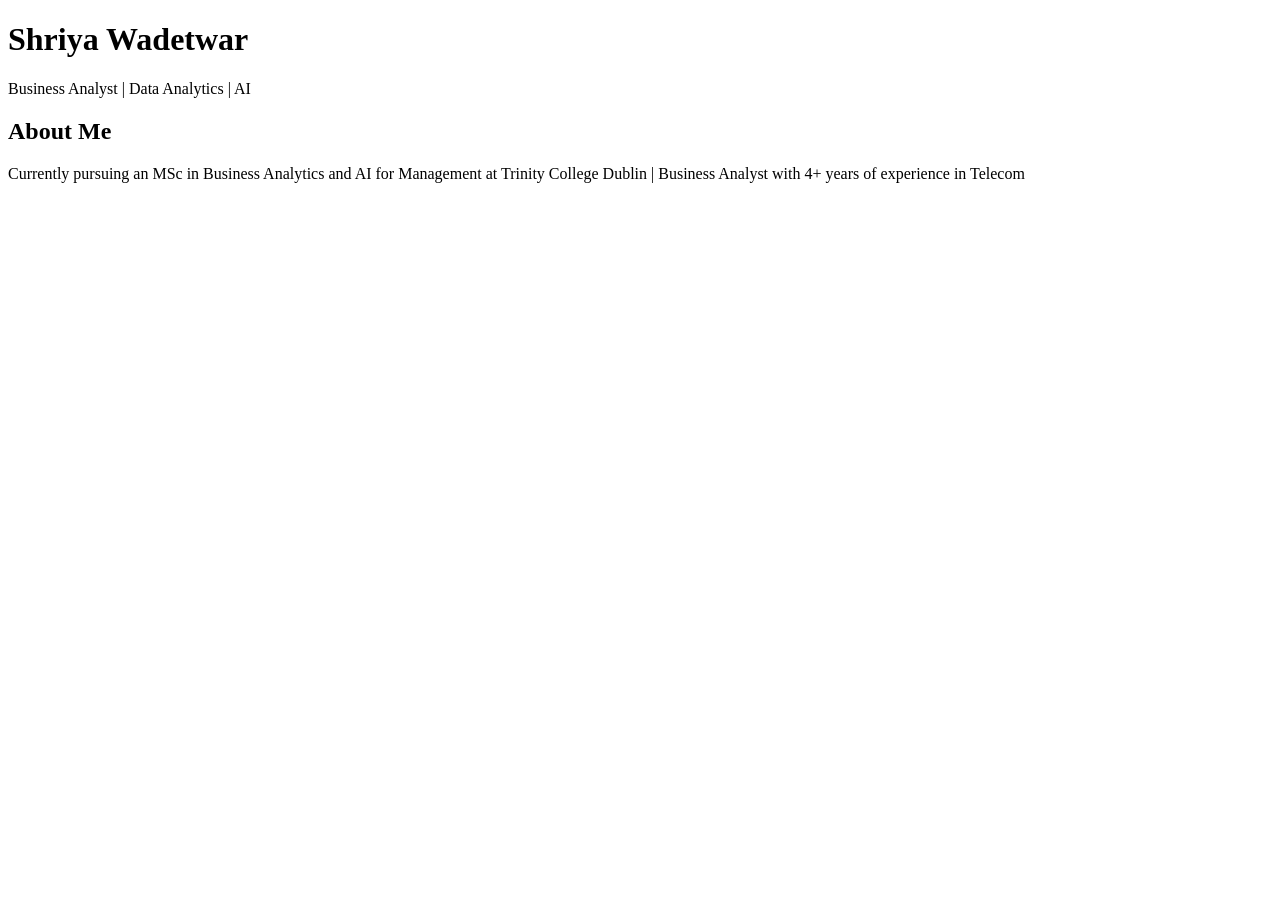
==== index.html @ 152a61c9 "Create index.html for personal webpage" ====
<!DOCTYPE html>
<html lang="en">
<head>
    <meta charset="UTF-8">
    <meta name="viewport" content="width=device-width, initial-scale=1.0">
    <title>Shriya Wadetwar | Business Analytics and AI for Management</title>
</head>

<body>
    <h1>Shriya Wadetwar</h1>
    <p>Business Analyst | Data Analytics | AI</p>

    <h2>About Me</h2>
    <p>
        Currently pursuing an MSc in Business Analytics and AI for Management
        at Trinity College Dublin | Business Analyst with 4+ years of experience in Telecom
       
    </p>
</body>
</html>
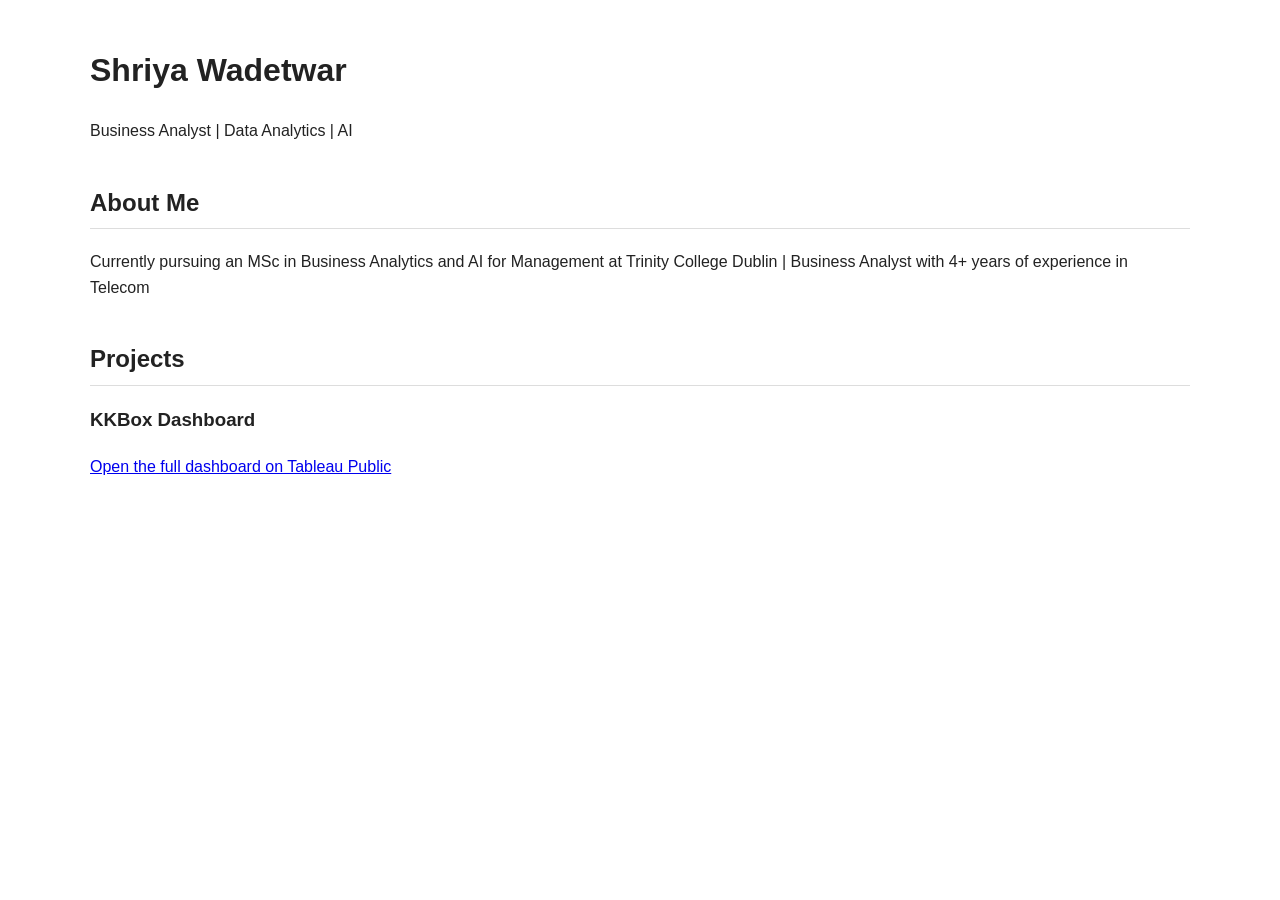
==== commit edf3aa06: "Enhance index.html with styles and dashboard Added styling and a Tableau dashboard embed to the inde" ====
--- a/index.html
+++ b/index.html
@@ -4,6 +4,18 @@
     <meta charset="UTF-8">
     <meta name="viewport" content="width=device-width, initial-scale=1.0">
     <title>Shriya Wadetwar | Business Analytics and AI for Management</title>
+    <style>
+        body {
+            font-family: -apple-system, BlinkMacSystemFont, "Segoe UI", Helvetica, Arial, sans-serif;
+            max-width: 1100px;
+            margin: 0 auto;
+            padding: 24px;
+            line-height: 1.6;
+            color: #222;
+        }
+        h2 { margin-top: 40px; border-bottom: 1px solid #ddd; padding-bottom: 6px; }
+    </style>
+    <script type="module" src="https://public.tableau.com/javascripts/api/tableau.embedding.3.latest.min.js"></script>
 </head>
 
 <body>
@@ -14,7 +26,20 @@
     <p>
         Currently pursuing an MSc in Business Analytics and AI for Management
         at Trinity College Dublin | Business Analyst with 4+ years of experience in Telecom
-       
+    </p>
+
+    <h2>Projects</h2>
+    <h3>KKBox Dashboard</h3>
+    <tableau-viz
+        src="https://public.tableau.com/views/dashboardUpdatedUI/KKboxdashboard"
+        width="100%"
+        height="800"
+        toolbar="bottom"
+        hide-tabs>
+    </tableau-viz>
+    <p>
+        <a href="https://public.tableau.com/app/profile/shriya.virendra.wadetwar/viz/dashboardUpdatedUI/KKboxdashboard"
+           target="_blank" rel="noopener">Open the full dashboard on Tableau Public</a>
     </p>
 </body>
 </html>
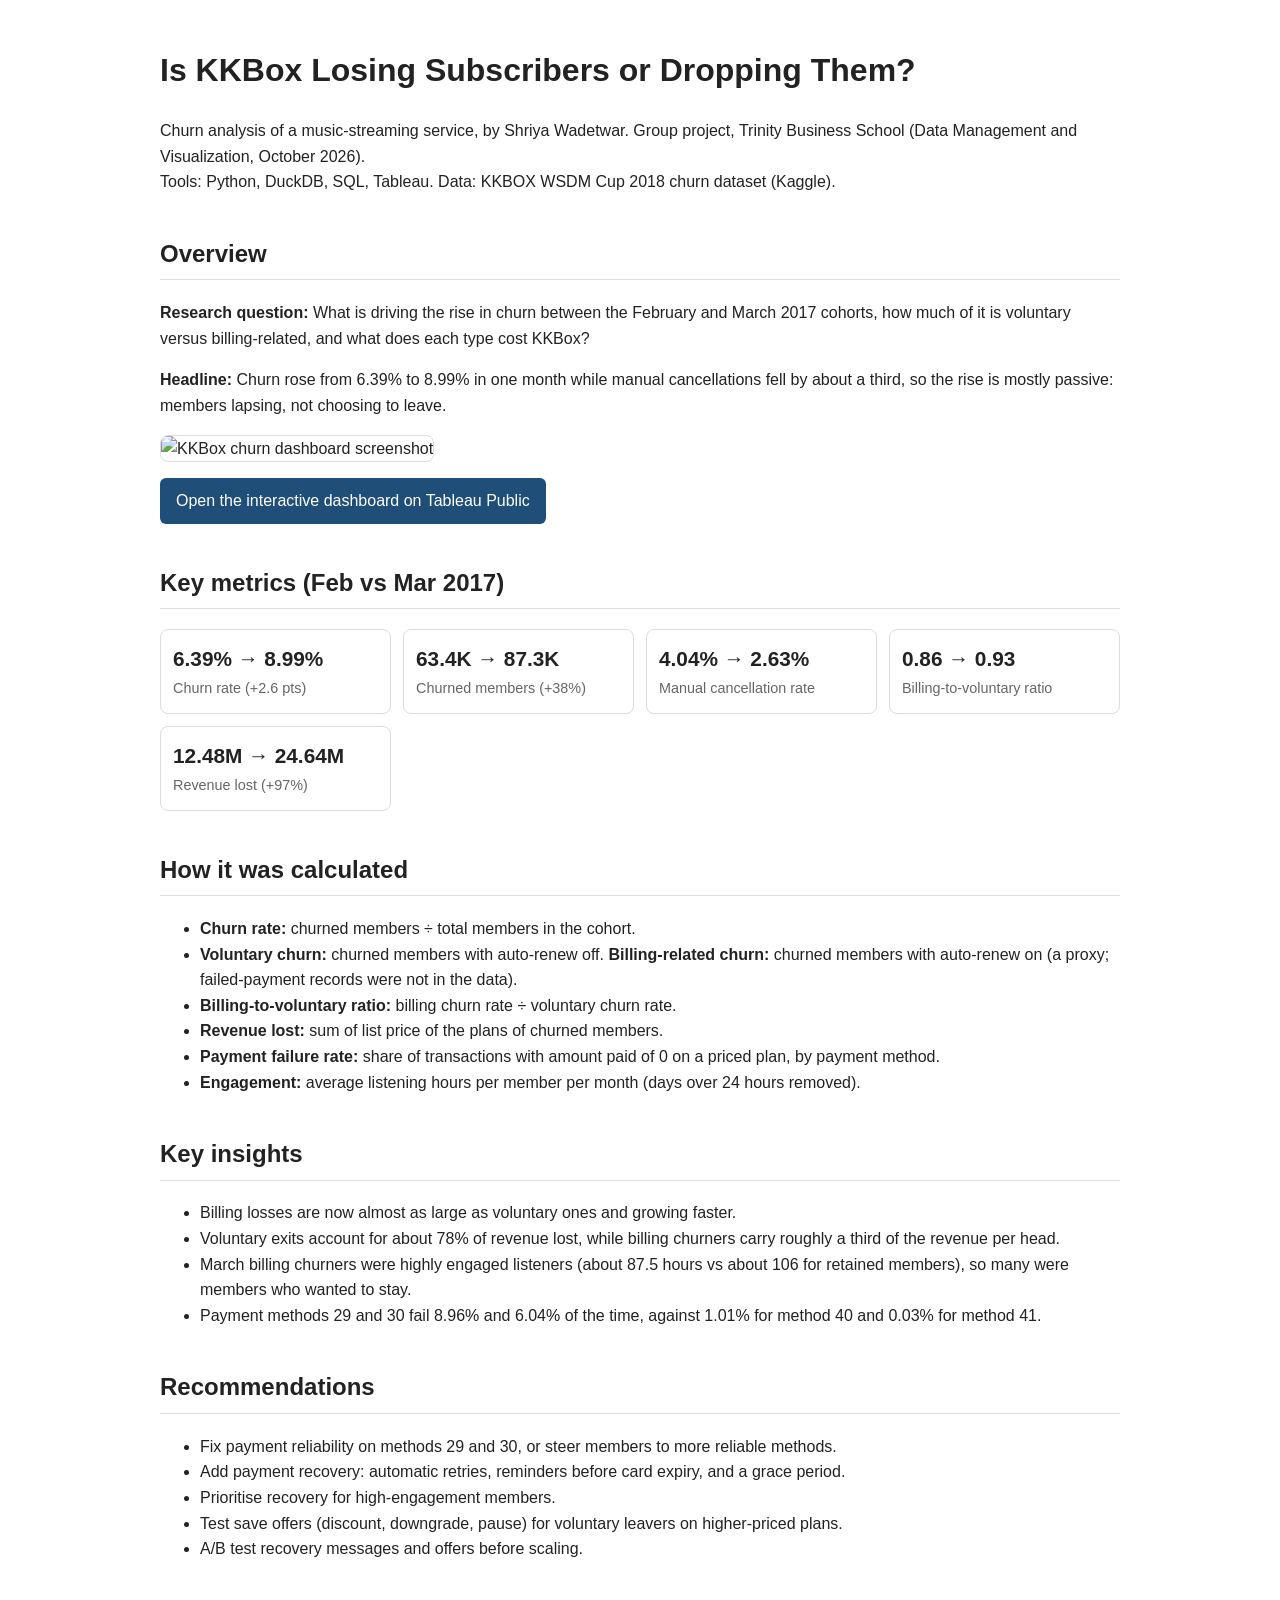
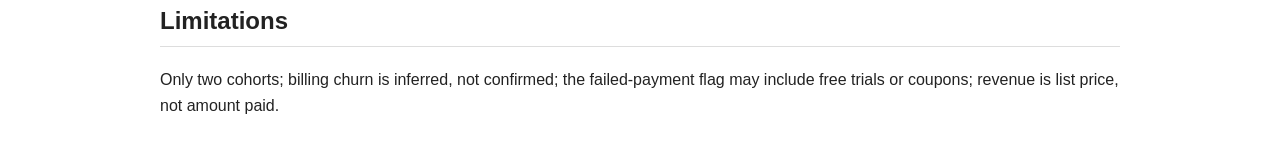
==== commit dbaf18b3: "Revise index.html for KKBox Churn Analysis Updated the title and content to reflect KKBox churn anal" ====
--- a/index.html
+++ b/index.html
@@ -3,43 +3,74 @@
 <head>
     <meta charset="UTF-8">
     <meta name="viewport" content="width=device-width, initial-scale=1.0">
-    <title>Shriya Wadetwar | Business Analytics and AI for Management</title>
+    <title>KKBox Churn Analysis | Shriya Wadetwar</title>
     <style>
-        body {
-            font-family: -apple-system, BlinkMacSystemFont, "Segoe UI", Helvetica, Arial, sans-serif;
-            max-width: 1100px;
-            margin: 0 auto;
-            padding: 24px;
-            line-height: 1.6;
-            color: #222;
-        }
+        body { font-family: -apple-system, BlinkMacSystemFont, "Segoe UI", Helvetica, Arial, sans-serif;
+               max-width: 960px; margin: 0 auto; padding: 24px; line-height: 1.6; color: #222; }
         h2 { margin-top: 40px; border-bottom: 1px solid #ddd; padding-bottom: 6px; }
+        .kpis { display: grid; grid-template-columns: repeat(auto-fit, minmax(220px, 1fr)); gap: 12px; }
+        .kpi { border: 1px solid #ddd; border-radius: 8px; padding: 12px; }
+        .kpi b { display: block; font-size: 1.3em; }
+        .kpi span { color: #666; font-size: 0.9em; }
+        img { max-width: 100%; border: 1px solid #ddd; border-radius: 8px; }
+        .btn { display: inline-block; padding: 10px 16px; background: #1f4e79; color: #fff;
+               text-decoration: none; border-radius: 6px; }
     </style>
-    <script type="module" src="https://public.tableau.com/javascripts/api/tableau.embedding.3.latest.min.js"></script>
 </head>
 
 <body>
-    <h1>Shriya Wadetwar</h1>
-    <p>Business Analyst | Data Analytics | AI</p>
+    <h1>Is KKBox Losing Subscribers or Dropping Them?</h1>
+    <p>Churn analysis of a music-streaming service, by Shriya Wadetwar. Group project, Trinity Business School
+       (Data Management and Visualization, October 2026).<br>
+       Tools: Python, DuckDB, SQL, Tableau. Data: KKBOX WSDM Cup 2018 churn dataset (Kaggle).</p>
 
-    <h2>About Me</h2>
-    <p>
-        Currently pursuing an MSc in Business Analytics and AI for Management
-        at Trinity College Dublin | Business Analyst with 4+ years of experience in Telecom
-    </p>
+    <h2>Overview</h2>
+    <p><b>Research question:</b> What is driving the rise in churn between the February and March 2017 cohorts,
+       how much of it is voluntary versus billing-related, and what does each type cost KKBox?</p>
+    <p><b>Headline:</b> Churn rose from 6.39% to 8.99% in one month while manual cancellations fell
+       by about a third, so the rise is mostly passive: members lapsing, not choosing to leave.</p>
 
-    <h2>Projects</h2>
-    <h3>KKBox Dashboard</h3>
-    <tableau-viz
-        src="https://public.tableau.com/views/dashboardUpdatedUI/KKboxdashboard"
-        width="100%"
-        height="800"
-        toolbar="bottom"
-        hide-tabs>
-    </tableau-viz>
-    <p>
-        <a href="https://public.tableau.com/app/profile/shriya.virendra.wadetwar/viz/dashboardUpdatedUI/KKboxdashboard"
-           target="_blank" rel="noopener">Open the full dashboard on Tableau Public</a>
-    </p>
+    <img src="images/dashboard.png" alt="KKBox churn dashboard screenshot">
+    <p><a class="btn" href="https://public.tableau.com/app/profile/shriya.virendra.wadetwar/viz/dashboardUpdatedUI/KKboxdashboard"
+          target="_blank" rel="noopener">Open the interactive dashboard on Tableau Public</a></p>
+
+    <h2>Key metrics (Feb vs Mar 2017)</h2>
+    <div class="kpis">
+        <div class="kpi"><b>6.39% → 8.99%</b><span>Churn rate (+2.6 pts)</span></div>
+        <div class="kpi"><b>63.4K → 87.3K</b><span>Churned members (+38%)</span></div>
+        <div class="kpi"><b>4.04% → 2.63%</b><span>Manual cancellation rate</span></div>
+        <div class="kpi"><b>0.86 → 0.93</b><span>Billing-to-voluntary ratio</span></div>
+        <div class="kpi"><b>12.48M → 24.64M</b><span>Revenue lost (+97%)</span></div>
+    </div>
+
+    <h2>How it was calculated</h2>
+    <ul>
+        <li><b>Churn rate:</b> churned members ÷ total members in the cohort.</li>
+        <li><b>Voluntary churn:</b> churned members with auto-renew off. <b>Billing-related churn:</b> churned members with auto-renew on (a proxy; failed-payment records were not in the data).</li>
+        <li><b>Billing-to-voluntary ratio:</b> billing churn rate ÷ voluntary churn rate.</li>
+        <li><b>Revenue lost:</b> sum of list price of the plans of churned members.</li>
+        <li><b>Payment failure rate:</b> share of transactions with amount paid of 0 on a priced plan, by payment method.</li>
+        <li><b>Engagement:</b> average listening hours per member per month (days over 24 hours removed).</li>
+    </ul>
+
+    <h2>Key insights</h2>
+    <ul>
+        <li>Billing losses are now almost as large as voluntary ones and growing faster.</li>
+        <li>Voluntary exits account for about 78% of revenue lost, while billing churners carry roughly a third of the revenue per head.</li>
+        <li>March billing churners were highly engaged listeners (about 87.5 hours vs about 106 for retained members), so many were members who wanted to stay.</li>
+        <li>Payment methods 29 and 30 fail 8.96% and 6.04% of the time, against 1.01% for method 40 and 0.03% for method 41.</li>
+    </ul>
+
+    <h2>Recommendations</h2>
+    <ul>
+        <li>Fix payment reliability on methods 29 and 30, or steer members to more reliable methods.</li>
+        <li>Add payment recovery: automatic retries, reminders before card expiry, and a grace period.</li>
+        <li>Prioritise recovery for high-engagement members.</li>
+        <li>Test save offers (discount, downgrade, pause) for voluntary leavers on higher-priced plans.</li>
+        <li>A/B test recovery messages and offers before scaling.</li>
+    </ul>
+
+    <h2>Limitations</h2>
+    <p>Only two cohorts; billing churn is inferred, not confirmed; the failed-payment flag may include free trials or coupons; revenue is list price, not amount paid.</p>
 </body>
 </html>
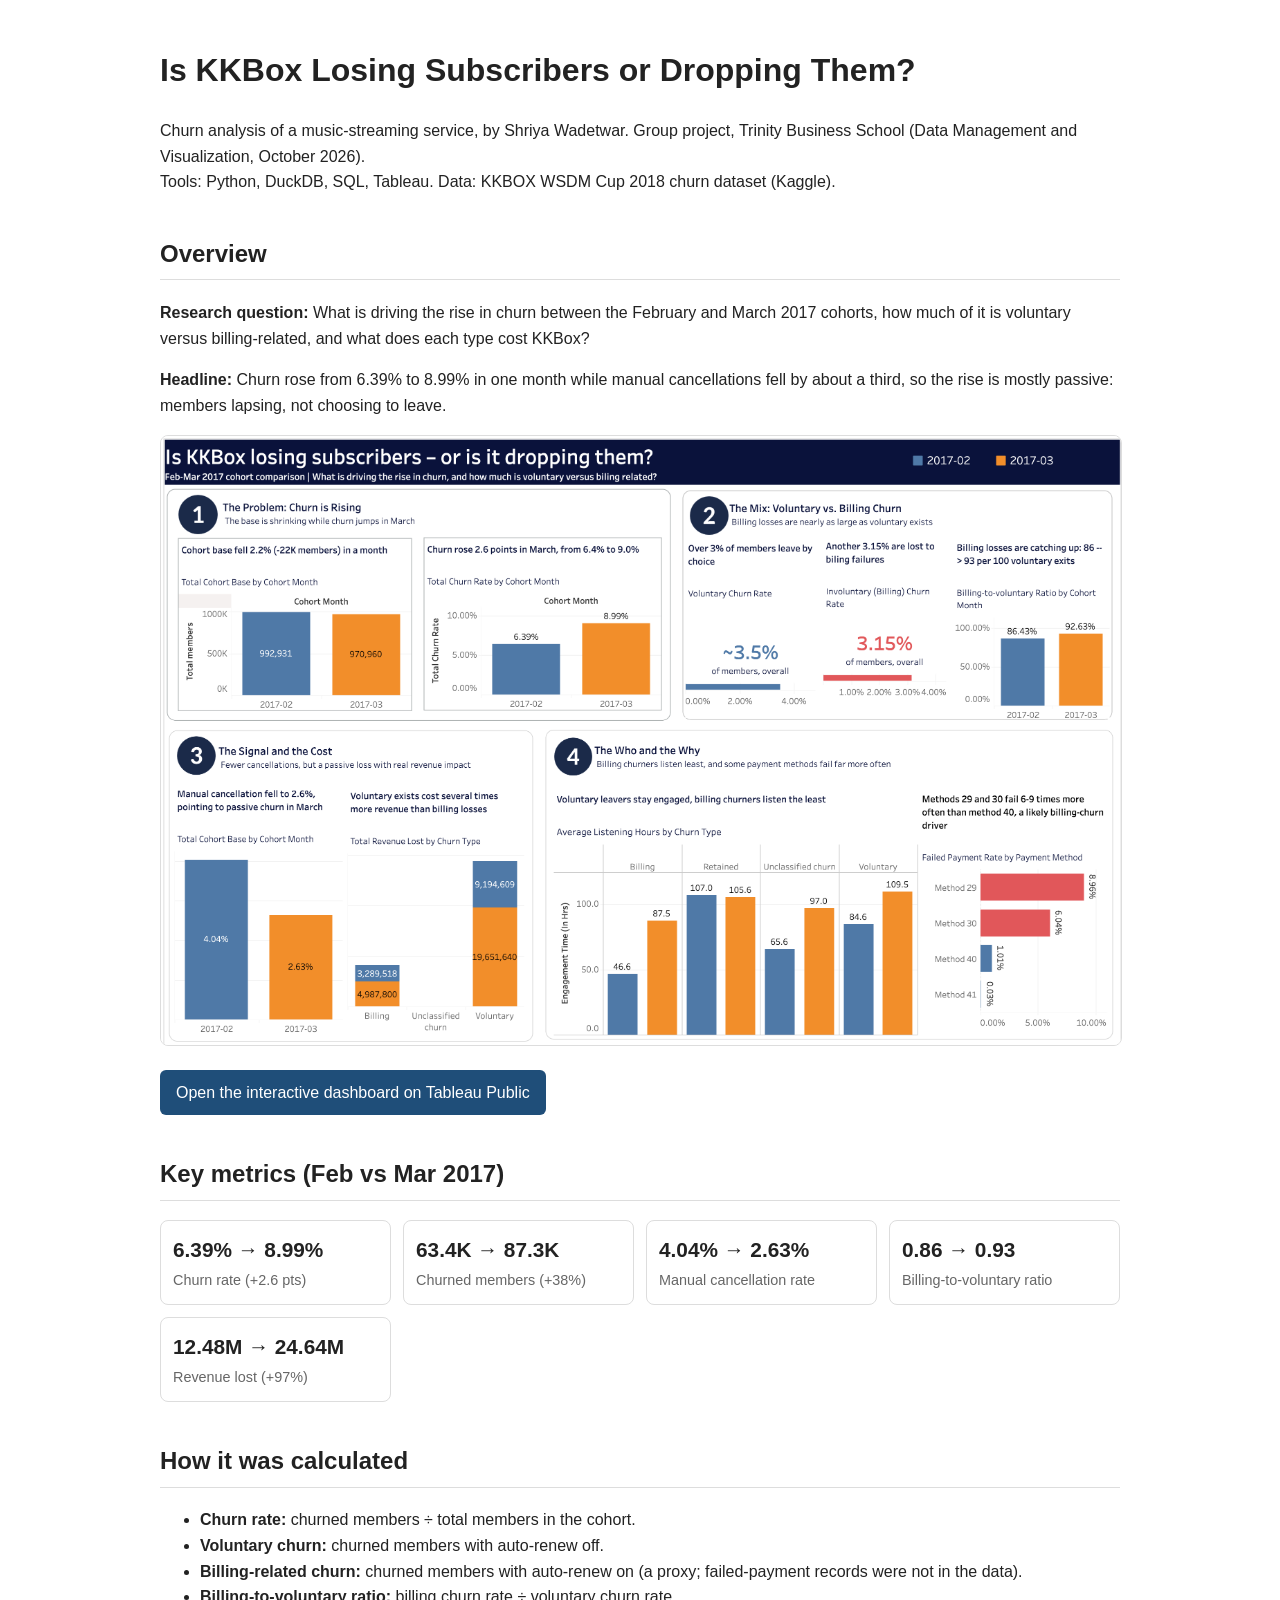
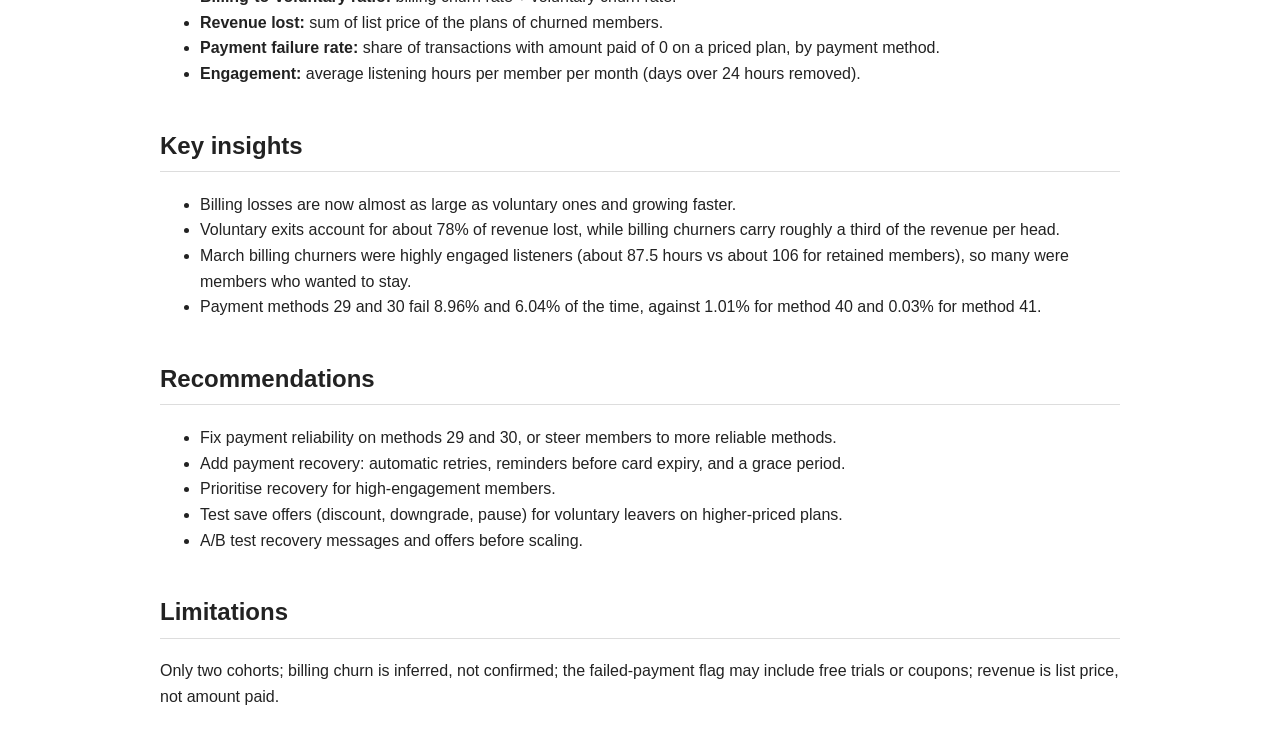
==== commit ba1c64e3: "Separate voluntary and billing-related churn descriptions" ====
--- a/index.html
+++ b/index.html
@@ -46,7 +46,8 @@
     <h2>How it was calculated</h2>
     <ul>
         <li><b>Churn rate:</b> churned members ÷ total members in the cohort.</li>
-        <li><b>Voluntary churn:</b> churned members with auto-renew off. <b>Billing-related churn:</b> churned members with auto-renew on (a proxy; failed-payment records were not in the data).</li>
+        <li><b>Voluntary churn:</b> churned members with auto-renew off. </li>
+        <li><b>Billing-related churn:</b> churned members with auto-renew on (a proxy; failed-payment records were not in the data).</li>
         <li><b>Billing-to-voluntary ratio:</b> billing churn rate ÷ voluntary churn rate.</li>
         <li><b>Revenue lost:</b> sum of list price of the plans of churned members.</li>
         <li><b>Payment failure rate:</b> share of transactions with amount paid of 0 on a priced plan, by payment method.</li>
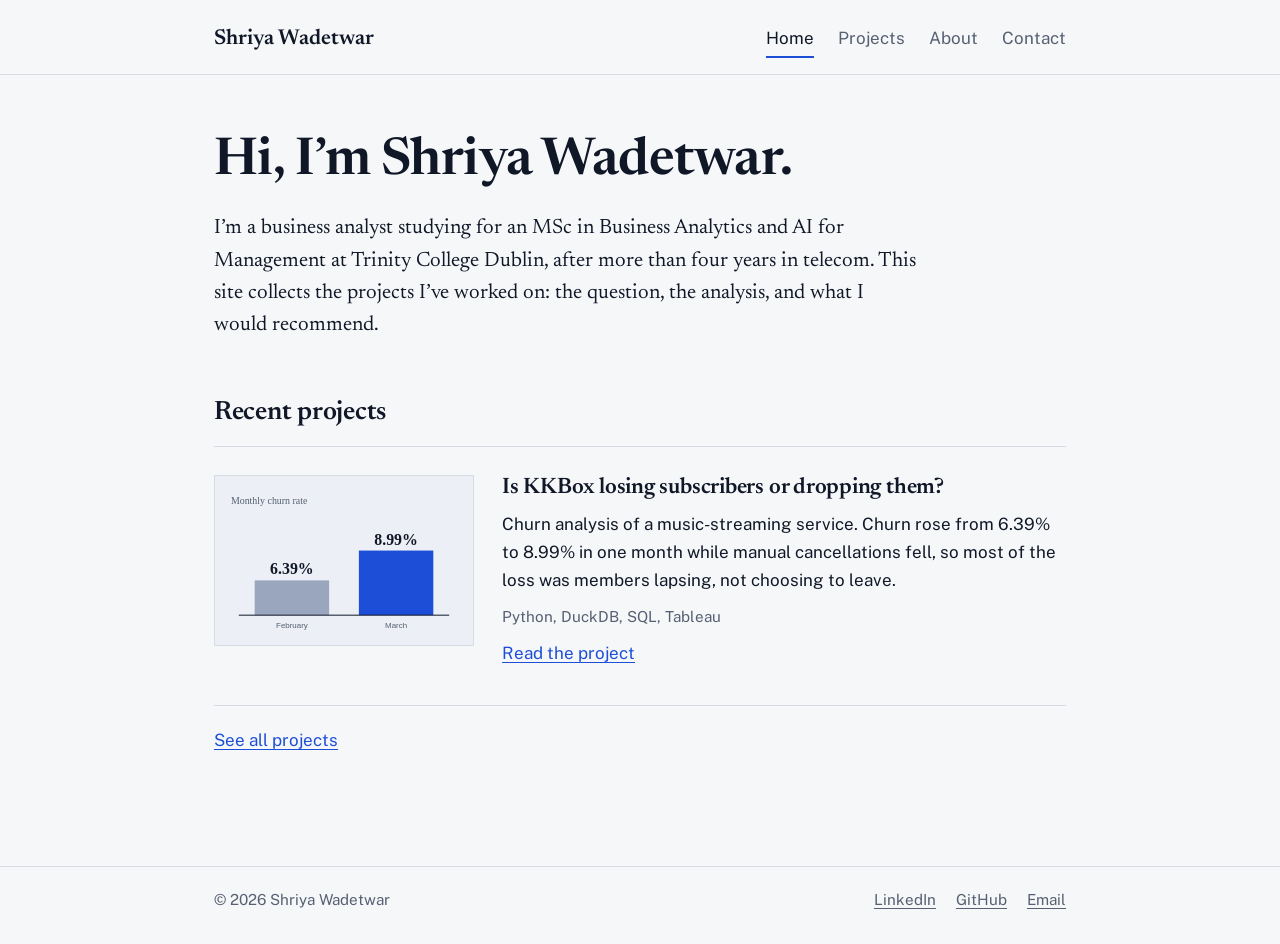
==== commit 1380a491: "Add files via upload" ====
--- a/index.html
+++ b/index.html
@@ -1,77 +1,59 @@
 <!DOCTYPE html>
 <html lang="en">
 <head>
-    <meta charset="UTF-8">
-    <meta name="viewport" content="width=device-width, initial-scale=1.0">
-    <title>KKBox Churn Analysis | Shriya Wadetwar</title>
-    <style>
-        body { font-family: -apple-system, BlinkMacSystemFont, "Segoe UI", Helvetica, Arial, sans-serif;
-               max-width: 960px; margin: 0 auto; padding: 24px; line-height: 1.6; color: #222; }
-        h2 { margin-top: 40px; border-bottom: 1px solid #ddd; padding-bottom: 6px; }
-        .kpis { display: grid; grid-template-columns: repeat(auto-fit, minmax(220px, 1fr)); gap: 12px; }
-        .kpi { border: 1px solid #ddd; border-radius: 8px; padding: 12px; }
-        .kpi b { display: block; font-size: 1.3em; }
-        .kpi span { color: #666; font-size: 0.9em; }
-        img { max-width: 100%; border: 1px solid #ddd; border-radius: 8px; }
-        .btn { display: inline-block; padding: 10px 16px; background: #1f4e79; color: #fff;
-               text-decoration: none; border-radius: 6px; }
-    </style>
+<meta charset="UTF-8">
+<meta name="viewport" content="width=device-width, initial-scale=1.0">
+<title>Shriya Wadetwar | Business Analytics Portfolio</title>
+<link rel="preconnect" href="https://fonts.googleapis.com">
+<link rel="preconnect" href="https://fonts.gstatic.com" crossorigin>
+<link href="https://fonts.googleapis.com/css2?family=Newsreader:opsz,wght@6..72,400;6..72,600&family=Public+Sans:wght@400;500;600&display=swap" rel="stylesheet">
+<link rel="stylesheet" href="css/style.css">
 </head>
+<body>
+<header class="site-header">
+  <div class="wrap">
+    <a class="brand" href="index.html">Shriya Wadetwar</a>
+    <nav class="site-nav" aria-label="Main">
+      <a href="index.html" aria-current="page">Home</a>
+      <a href="projects.html">Projects</a>
+      <a href="about.html">About</a>
+      <a href="contact.html">Contact</a>
+    </nav>
+  </div>
+</header>
+<main>
+<div class="wrap">
+<!-- EDIT: change this intro to your own words -->
+<h1>Hi, I’m Shriya Wadetwar.</h1>
+<p class="lede measure">I’m a business analyst studying for an MSc in Business Analytics and AI for Management at Trinity College Dublin, after more than four years in telecom. This site collects the projects I’ve worked on: the question, the analysis, and what I would recommend.</p>
 
-<body>
-    <h1>Is KKBox Losing Subscribers or Dropping Them?</h1>
-    <p>Churn analysis of a music-streaming service, by Shriya Wadetwar. Group project, Trinity Business School
-       (Data Management and Visualization, October 2026).<br>
-       Tools: Python, DuckDB, SQL, Tableau. Data: KKBOX WSDM Cup 2018 churn dataset (Kaggle).</p>
+<h2>Recent projects</h2>
+<ul class="project-list">
+  <li class="project-row">
+    <a href="projects/kkbox-churn.html"><img src="images/kkbox-cover.svg" alt="Churn rate rising from 6.39% to 8.99%"></a>
+    <div>
+      <h3><a href="projects/kkbox-churn.html">Is KKBox losing subscribers or dropping them?</a></h3>
+      <p>Churn analysis of a music-streaming service. Churn rose from 6.39% to 8.99% in one month while manual cancellations fell, so most of the loss was members lapsing, not choosing to leave.</p>
+      <p class="meta">Python, DuckDB, SQL, Tableau</p>
+      <p><a href="projects/kkbox-churn.html">Read the project</a></p>
+    </div>
+  </li>
+</ul>
+<p style="margin-top:20px"><a href="projects.html">See all projects</a></p>
 
-    <h2>Overview</h2>
-    <p><b>Research question:</b> What is driving the rise in churn between the February and March 2017 cohorts,
-       how much of it is voluntary versus billing-related, and what does each type cost KKBox?</p>
-    <p><b>Headline:</b> Churn rose from 6.39% to 8.99% in one month while manual cancellations fell
-       by about a third, so the rise is mostly passive: members lapsing, not choosing to leave.</p>
-
-    <img src="images/dashboard.png" alt="KKBox churn dashboard screenshot">
-    <p><a class="btn" href="https://public.tableau.com/app/profile/shriya.virendra.wadetwar/viz/dashboardUpdatedUI/KKboxdashboard"
-          target="_blank" rel="noopener">Open the interactive dashboard on Tableau Public</a></p>
-
-    <h2>Key metrics (Feb vs Mar 2017)</h2>
-    <div class="kpis">
-        <div class="kpi"><b>6.39% → 8.99%</b><span>Churn rate (+2.6 pts)</span></div>
-        <div class="kpi"><b>63.4K → 87.3K</b><span>Churned members (+38%)</span></div>
-        <div class="kpi"><b>4.04% → 2.63%</b><span>Manual cancellation rate</span></div>
-        <div class="kpi"><b>0.86 → 0.93</b><span>Billing-to-voluntary ratio</span></div>
-        <div class="kpi"><b>12.48M → 24.64M</b><span>Revenue lost (+97%)</span></div>
-    </div>
-
-    <h2>How it was calculated</h2>
-    <ul>
-        <li><b>Churn rate:</b> churned members ÷ total members in the cohort.</li>
-        <li><b>Voluntary churn:</b> churned members with auto-renew off. </li>
-        <li><b>Billing-related churn:</b> churned members with auto-renew on (a proxy; failed-payment records were not in the data).</li>
-        <li><b>Billing-to-voluntary ratio:</b> billing churn rate ÷ voluntary churn rate.</li>
-        <li><b>Revenue lost:</b> sum of list price of the plans of churned members.</li>
-        <li><b>Payment failure rate:</b> share of transactions with amount paid of 0 on a priced plan, by payment method.</li>
-        <li><b>Engagement:</b> average listening hours per member per month (days over 24 hours removed).</li>
-    </ul>
-
-    <h2>Key insights</h2>
-    <ul>
-        <li>Billing losses are now almost as large as voluntary ones and growing faster.</li>
-        <li>Voluntary exits account for about 78% of revenue lost, while billing churners carry roughly a third of the revenue per head.</li>
-        <li>March billing churners were highly engaged listeners (about 87.5 hours vs about 106 for retained members), so many were members who wanted to stay.</li>
-        <li>Payment methods 29 and 30 fail 8.96% and 6.04% of the time, against 1.01% for method 40 and 0.03% for method 41.</li>
-    </ul>
-
-    <h2>Recommendations</h2>
-    <ul>
-        <li>Fix payment reliability on methods 29 and 30, or steer members to more reliable methods.</li>
-        <li>Add payment recovery: automatic retries, reminders before card expiry, and a grace period.</li>
-        <li>Prioritise recovery for high-engagement members.</li>
-        <li>Test save offers (discount, downgrade, pause) for voluntary leavers on higher-priced plans.</li>
-        <li>A/B test recovery messages and offers before scaling.</li>
-    </ul>
-
-    <h2>Limitations</h2>
-    <p>Only two cohorts; billing churn is inferred, not confirmed; the failed-payment flag may include free trials or coupons; revenue is list price, not amount paid.</p>
+</div>
+</main>
+<footer class="site-footer">
+  <div class="wrap">
+    <span>© 2026 Shriya Wadetwar</span>
+    <span class="footer-links">
+      <!-- EDIT: replace with your LinkedIn profile URL -->
+      <a href="https://www.linkedin.com/in/your-profile">LinkedIn</a>
+      <a href="https://github.com/shriyavirendra">GitHub</a>
+      <!-- EDIT: replace with your email address -->
+      <a href="mailto:your.email@example.com">Email</a>
+    </span>
+  </div>
+</footer>
 </body>
 </html>
--- a/css/style.css
+++ b/css/style.css
@@ -0,0 +1,79 @@
+:root{
+  --paper:#F6F7F9;
+  --ink:#101828;
+  --muted:#566072;
+  --line:#D6DBE4;
+  --wash:#ECEFF5;
+  --accent:#1D4ED8;
+  --serif:"Newsreader", Georgia, "Times New Roman", serif;
+  --sans:"Public Sans", -apple-system, "Segoe UI", Helvetica, Arial, sans-serif;
+}
+*{box-sizing:border-box}
+html{-webkit-text-size-adjust:100%}
+body{margin:0;background:var(--paper);color:var(--ink);font-family:var(--sans);font-size:1.0625rem;line-height:1.65}
+a{color:var(--accent);text-underline-offset:3px}
+a:hover{text-decoration-thickness:2px}
+:focus-visible{outline:3px solid var(--accent);outline-offset:3px;border-radius:2px}
+img{max-width:100%;height:auto;display:block}
+
+.wrap{max-width:900px;margin:0 auto;padding:0 24px}
+.measure{max-width:64ch}
+
+/* header */
+.site-header{border-bottom:1px solid var(--line)}
+.site-header .wrap{display:flex;flex-wrap:wrap;align-items:baseline;justify-content:space-between;gap:8px 32px;padding-top:20px;padding-bottom:16px}
+.brand{font-family:var(--serif);font-size:1.35rem;font-weight:600;color:var(--ink);text-decoration:none}
+.site-nav{display:flex;gap:24px;flex-wrap:wrap}
+.site-nav a{color:var(--muted);text-decoration:none;padding:4px 0;border-bottom:2px solid transparent}
+.site-nav a:hover{color:var(--ink)}
+.site-nav a[aria-current="page"]{color:var(--ink);border-bottom-color:var(--accent)}
+
+/* type */
+h1,h2,h3{font-family:var(--serif);font-weight:600;line-height:1.2;letter-spacing:-0.01em;margin:0}
+h1{font-size:clamp(2.1rem,5vw,3.25rem);margin-bottom:20px}
+h2{font-size:1.65rem;margin:56px 0 16px}
+h3{font-size:1.25rem;margin:32px 0 8px}
+p{margin:0 0 16px}
+.lede{font-family:var(--serif);font-size:1.3rem;line-height:1.55;color:var(--ink)}
+.meta{color:var(--muted);font-size:0.95rem}
+
+main{padding:56px 0 24px}
+
+/* project rows on home and projects page */
+.project-list{list-style:none;margin:0;padding:0;border-top:1px solid var(--line)}
+.project-row{display:grid;grid-template-columns:260px 1fr;gap:28px;padding:28px 0;border-bottom:1px solid var(--line)}
+.project-row img{width:100%;border:1px solid var(--line);background:var(--wash)}
+.project-row h3{margin:0 0 8px;font-size:1.4rem}
+.project-row h3 a{color:var(--ink);text-decoration:none}
+.project-row h3 a:hover{color:var(--accent);text-decoration:underline}
+.project-row p{margin-bottom:10px}
+@media (max-width:640px){.project-row{grid-template-columns:1fr;gap:16px}}
+
+/* project page */
+.stat{display:flex;flex-wrap:wrap;align-items:baseline;gap:4px 16px;margin:8px 0 8px;border-top:1px solid var(--line);border-bottom:1px solid var(--line);padding:20px 0}
+.stat-figure{font-family:var(--serif);font-size:clamp(2.4rem,7vw,4rem);font-weight:600;line-height:1;letter-spacing:-0.02em}
+.stat-label{color:var(--muted);max-width:34ch}
+.shot{margin:32px 0 16px}
+.shot img{border:1px solid var(--line)}
+.button{display:inline-block;background:var(--ink);color:#fff;text-decoration:none;padding:11px 18px;border-radius:4px;font-weight:600}
+.button:hover{background:var(--accent)}
+.table-scroll{overflow-x:auto;border-top:1px solid var(--line)}
+table{border-collapse:collapse;width:100%;min-width:520px;font-size:0.98rem}
+th,td{text-align:left;padding:12px 12px 12px 0;border-bottom:1px solid var(--line);vertical-align:top}
+th{font-weight:600;color:var(--muted);font-size:0.92rem}
+tbody th{color:var(--ink);font-size:0.98rem}
+td:not(:first-child),th:not(:first-child){white-space:nowrap}
+ul.plain{padding-left:1.2em;margin:0 0 16px}
+ul.plain li{margin-bottom:8px}
+dl.facts{margin:0;border-top:1px solid var(--line)}
+dl.facts div{display:grid;grid-template-columns:150px 1fr;gap:16px;padding:12px 0;border-bottom:1px solid var(--line)}
+dl.facts dt{color:var(--muted)}
+dl.facts dd{margin:0}
+@media (max-width:560px){dl.facts div{grid-template-columns:1fr;gap:2px}}
+
+/* footer */
+.site-footer{margin-top:72px;border-top:1px solid var(--line);color:var(--muted);font-size:0.95rem}
+.site-footer .wrap{display:flex;flex-wrap:wrap;justify-content:space-between;gap:8px 24px;padding-top:20px;padding-bottom:32px}
+.site-footer a{color:var(--muted)}
+.site-footer a:hover{color:var(--ink)}
+.footer-links{display:flex;gap:20px;flex-wrap:wrap}
